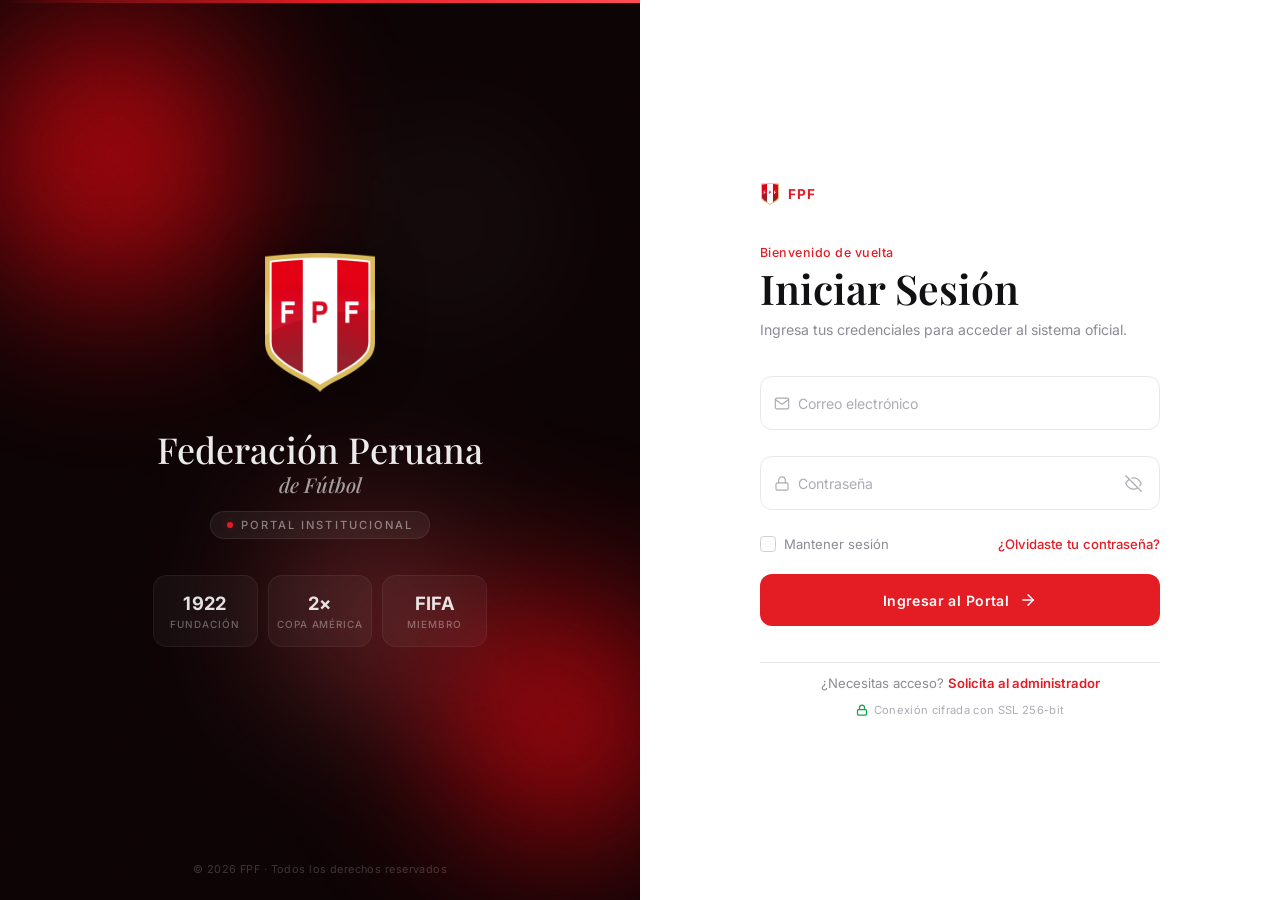
==== login/index.html @ 5f1eef36 "Mi primer commit" ====
<!DOCTYPE html>
<html lang="es">
<head>
  <meta charset="UTF-8" />
  <meta name="viewport" content="width=device-width, initial-scale=1.0" />
  <title>FPF — Portal Institucional</title>
  <meta name="description" content="Acceso seguro al portal oficial de la Federación Peruana de Fútbol" />
  <link rel="preconnect" href="https://fonts.googleapis.com" />
  <link rel="preconnect" href="https://fonts.gstatic.com" crossorigin />
  <link href="https://fonts.googleapis.com/css2?family=Inter:wght@400;500;600;700&family=Playfair+Display:ital,wght@0,500;1,500&display=swap" rel="stylesheet" />
  <link rel="stylesheet" href="style.css" />
</head>
<body>

  <div class="layout">

    <!-- ═══════════════════════════════════════════
         PANEL IZQUIERDO — VISUAL
    ═══════════════════════════════════════════ -->
    <aside class="panel-visual" aria-label="Federación Peruana de Fútbol">
      
      <!-- Mesh gradient background -->
      <div class="mesh" aria-hidden="true">
        <div class="mesh__blob mesh__blob--1"></div>
        <div class="mesh__blob mesh__blob--2"></div>
        <div class="mesh__blob mesh__blob--3"></div>
        <div class="mesh__blob mesh__blob--4"></div>
      </div>
      
      <div class="grain" aria-hidden="true"></div>
      <div class="vis-line" aria-hidden="true"></div>

      <div class="vis-content">
        <!-- Logo -->
        <div class="vis-logo">
          <img id="fpf-logo-img" alt="Logo oficial FPF" class="vis-logo__img" />
          <svg id="fpf-logo-fallback" class="vis-logo__svg" viewBox="0 0 100 112" fill="none" xmlns="http://www.w3.org/2000/svg" style="display:none">
            <!-- fallback logo paths -->
            <path d="M50 3 L95 18 L95 60 C95 86 50 109 50 109 C50 109 5 86 5 60 L5 18 Z" fill="rgba(255,255,255,0.08)" stroke="rgba(255,255,255,0.55)" stroke-width="1.5"/>
            <path d="M5 46 L95 46 L95 64 L5 64 Z" fill="rgba(255,255,255,0.22)"/>
            <text x="50" y="40" text-anchor="middle" font-family="Inter, sans-serif" font-size="14" font-weight="800" fill="rgba(255,255,255,0.9)" letter-spacing="3">FPF</text>
            <circle cx="50" cy="55" r="7" fill="none" stroke="rgba(255,255,255,0.7)" stroke-width="1.2"/>
            <line x1="50" y1="48" x2="50" y2="62" stroke="rgba(255,255,255,0.4)" stroke-width="0.8"/>
            <line x1="43" y1="55" x2="57" y2="55" stroke="rgba(255,255,255,0.4)" stroke-width="0.8"/>
            <polygon points="50,8 51.6,13.8 57.6,13.8 52.8,17.3 54.5,23 50,19.3 45.5,23 47.2,17.3 42.4,13.8 48.4,13.8" fill="#F5C842" opacity="0.9"/>
            <text x="50" y="61" text-anchor="middle" font-family="Inter, sans-serif" font-size="5.5" font-weight="700" fill="rgba(255,255,255,0.6)" letter-spacing="2.5">PERÚ</text>
          </svg>
        </div>

        <div class="vis-text">
          <h2 class="vis-title">
            <span class="vis-title__line vis-title__line--1">Federación Peruana</span>
            <span class="vis-title__line vis-title__line--2">de Fútbol</span>
          </h2>
          <div class="vis-tag">
            <span class="vis-tag__dot"></span>
            Portal Institucional
          </div>
        </div>

        <div class="vis-bento">
          <div class="bento-card">
            <span class="bento-card__val">1922</span>
            <span class="bento-card__label">Fundación</span>
          </div>
          <div class="bento-card">
            <span class="bento-card__val">2×</span>
            <span class="bento-card__label">Copa América</span>
          </div>
          <div class="bento-card">
            <span class="bento-card__val">FIFA</span>
            <span class="bento-card__label">Miembro</span>
          </div>
        </div>
      </div>

      <footer class="vis-footer">
        © 2026 FPF · Todos los derechos reservados
      </footer>
    </aside>

    <!-- ═══════════════════════════════════════════
         PANEL DERECHO — FORMULARIO
    ═══════════════════════════════════════════ -->
    <main class="panel-auth">
      <div class="auth-container">
        
        <div class="auth-topbar">
          <div class="auth-topbar__brand">
            <img id="fpf-logo-topbar" alt="FPF" class="auth-topbar__icon" />
            <span class="auth-topbar__name">FPF</span>
          </div>
        </div>

        <header class="auth-header">
          <span class="auth-greeting">Bienvenido de vuelta</span>
          <h1 class="auth-title">Iniciar Sesión</h1>
          <p class="auth-desc">Ingresa tus credenciales para acceder al sistema oficial.</p>
        </header>

        <form id="login-form" class="auth-form" novalidate autocomplete="off">
          
          <div class="field">
            <div class="field__box">
              <input id="email" class="field__input" type="email" placeholder=" " autocomplete="email" required />
              <label class="field__label" for="email">
                <svg class="field__icon" width="16" height="16" viewBox="0 0 24 24" fill="none" stroke="currentColor" stroke-width="1.8" stroke-linecap="round" stroke-linejoin="round"><path d="M4 4h16c1.1 0 2 .9 2 2v12c0 1.1-.9 2-2 2H4c-1.1 0-2-.9-2-2V6c0-1.1.9-2 2-2z"/><polyline points="22,6 12,13 2,6"/></svg>
                Correo electrónico
              </label>
              <div class="field__border"></div>
            </div>
            <p class="field__msg" id="email-msg" role="alert"></p>
          </div>

          <div class="field">
            <div class="field__box">
              <input id="password" class="field__input" type="password" placeholder=" " autocomplete="current-password" required />
              <label class="field__label" for="password">
                <svg class="field__icon" width="16" height="16" viewBox="0 0 24 24" fill="none" stroke="currentColor" stroke-width="1.8" stroke-linecap="round" stroke-linejoin="round"><rect x="3" y="11" width="18" height="11" rx="2" ry="2"/><path d="M7 11V7a5 5 0 0 1 10 0v4"/></svg>
                Contraseña
              </label>
              <button type="button" class="field__eye" id="toggle-pass" aria-label="Mostrar contraseña">
                <svg id="eye-off" width="17" height="17" viewBox="0 0 24 24" fill="none" stroke="currentColor" stroke-width="1.8" stroke-linecap="round" stroke-linejoin="round"><path d="M17.94 17.94A10.07 10.07 0 0 1 12 20c-7 0-11-8-11-8a18.45 18.45 0 0 1 5.06-5.94"/><path d="M9.9 4.24A9.12 9.12 0 0 1 12 4c7 0 11 8 11 8a18.5 18.5 0 0 1-2.16 3.19"/><line x1="1" y1="1" x2="23" y2="23"/></svg>
                <svg id="eye-on" width="17" height="17" viewBox="0 0 24 24" fill="none" stroke="currentColor" stroke-width="1.8" stroke-linecap="round" stroke-linejoin="round" style="display:none"><path d="M1 12s4-8 11-8 11 8 11 8-4 8-11 8-11-8-11-8z"/><circle cx="12" cy="12" r="3"/></svg>
              </button>
              <div class="field__border"></div>
            </div>
            <p class="field__msg" id="pass-msg" role="alert"></p>
          </div>

          <div class="auth-extras">
            <label class="check" for="remember">
              <input type="checkbox" id="remember" class="check__input"/>
              <span class="check__box" aria-hidden="true"></span>
              <span class="check__text">Mantener sesión</span>
            </label>
            <a href="#" class="auth-link">¿Olvidaste tu contraseña?</a>
          </div>

          <button type="submit" class="btn-primary" id="btn-submit">
            <span class="btn-primary__text">Ingresar al Portal</span>
            <span class="btn-primary__loader" aria-hidden="true"></span>
            <span class="btn-primary__arrow" aria-hidden="true">
              <svg width="18" height="18" viewBox="0 0 24 24" fill="none" stroke="currentColor" stroke-width="2" stroke-linecap="round" stroke-linejoin="round"><line x1="5" y1="12" x2="19" y2="12"/><polyline points="12 5 19 12 12 19"/></svg>
            </span>
          </button>

        </form>

        <footer class="auth-footer">
          <p>¿Necesitas acceso? <a href="#" class="auth-link--strong">Solicita al administrador</a></p>
          <div class="auth-secure" aria-label="Conexión segura">
            <svg width="12" height="12" viewBox="0 0 24 24" fill="none" stroke="currentColor" stroke-width="2.5" stroke-linecap="round" stroke-linejoin="round" aria-hidden="true"><rect x="3" y="11" width="18" height="11" rx="2" ry="2"/><path d="M7 11V7a5 5 0 0 1 10 0v4"/></svg>
            <span>Conexión cifrada con SSL 256-bit</span>
          </div>
        </footer>

      </div>
    </main>
  </div>

  <div id="toast" class="toast" role="alert" aria-live="polite"></div>

  <script src="app.js"></script>
</body>
</html>
---- login/style.css ----
/* ═══════════════════════════════════════════════════════
   TOKENS DE DISEÑO — FPF 2027
═══════════════════════════════════════════════════════ */
*, *::before, *::after {
  margin: 0; padding: 0; box-sizing: border-box;
}

:root {
  /* Rojo oficial FPF */
  --fpf:         #E41D25;
  --fpf-dark:    #B81820;
  --fpf-deeper:  #8B1015;
  --fpf-light:   #FF4D55;
  --fpf-glow:    rgba(228, 29, 37, 0.35);
  --fpf-subtle:  rgba(228, 29, 37, 0.08);

  /* Neutros */
  --bg:          #FAFAFA;
  --surface:     #FFFFFF;
  --border:      #E8E8EC;
  --border-hov:  #D0D0D6;
  --txt:         #111114;
  --txt-2:       #555560;
  --txt-3:       #8B8B96;
  --txt-4:       #ACACB4;

  /* Tipografía */
  --sans:        'Inter', system-ui, -apple-system, sans-serif;
  --display:     'Playfair Display', Georgia, serif;

  /* Movimiento */
  --ease:        cubic-bezier(.22, 1, .36, 1);
  --spring:      cubic-bezier(.34, 1.56, .64, 1);
  --speed:       0.25s;
  --speed-slow:  0.5s;
}

/* ═══════════════════════════════════════════════════════
   BASE
═══════════════════════════════════════════════════════ */
html {
  height: 100%;
  font-family: var(--sans);
  -webkit-font-smoothing: antialiased;
}

body {
  min-height: 100%;
  background: var(--bg);
  color: var(--txt);
}

/* ═══════════════════════════════════════════════════════
   LAYOUT SPLIT
═══════════════════════════════════════════════════════ */
.layout {
  display: grid;
  grid-template-columns: 50% 1fr;
  min-height: 100vh;
}

/* ═══════════════════════════════════════════════════════
   PANEL VISUAL — MESH GRADIENT + BLOBS
═══════════════════════════════════════════════════════ */
.panel-visual {
  position: relative;
  overflow: hidden;
  display: flex;
  flex-direction: column;
  justify-content: center;
  align-items: center;
  padding: 56px 48px;
  background: #0C0304;
}

/* Mesh gradient: blobs orgánicos que se mueven */
.mesh {
  position: absolute;
  inset: 0;
  filter: blur(70px) saturate(1.5);
  opacity: 0.85;
}

.mesh__blob {
  position: absolute;
  border-radius: 50%;
}

.mesh__blob--1 {
  width: 55%; height: 55%;
  top: -10%; left: -10%;
  background: radial-gradient(circle, var(--fpf) 0%, transparent 70%);
  animation: drift1 12s ease-in-out infinite alternate;
}
.mesh__blob--2 {
  width: 45%; height: 50%;
  bottom: -5%; right: -10%;
  background: radial-gradient(circle, var(--fpf-dark) 0%, transparent 70%);
  animation: drift2 14s ease-in-out infinite alternate;
}
.mesh__blob--3 {
  width: 35%; height: 35%;
  top: 50%; left: 40%;
  background: radial-gradient(circle, #FF6B7099 0%, transparent 70%);
  animation: drift3 10s ease-in-out infinite alternate;
}
.mesh__blob--4 {
  width: 30%; height: 30%;
  top: 10%; right: 15%;
  background: radial-gradient(circle, #FFF0F022 0%, transparent 60%);
  animation: drift1 16s ease-in-out infinite alternate-reverse;
}

@keyframes drift1 {
  0%   { transform: translate(0, 0) scale(1); }
  100% { transform: translate(40px, 30px) scale(1.15); }
}
@keyframes drift2 {
  0%   { transform: translate(0, 0) scale(1); }
  100% { transform: translate(-30px, -40px) scale(1.1); }
}
@keyframes drift3 {
  0%   { transform: translate(0, 0) scale(1); }
  100% { transform: translate(25px, -20px) scale(1.2); }
}

/* Textura grain (ruido) para profundidad */
.grain {
  position: absolute;
  inset: 0;
  opacity: 0.4;
  pointer-events: none;
  background-image: url("data:image/svg+xml,%3Csvg viewBox='0 0 256 256' xmlns='http://www.w3.org/2000/svg'%3E%3Cfilter id='n'%3E%3CfeTurbulence type='fractalNoise' baseFrequency='0.85' numOctaves='4' stitchTiles='stitch'/%3E%3C/filter%3E%3Crect width='100%25' height='100%25' filter='url(%23n)' opacity='0.5'/%3E%3C/svg%3E");
  background-repeat: repeat;
  background-size: 128px 128px;
  mix-blend-mode: overlay;
}

/* Línea decorativa superior */
.vis-line {
  position: absolute;
  top: 0; left: 0; right: 0;
  height: 3px;
  background: linear-gradient(90deg, transparent, var(--fpf), var(--fpf-light), var(--fpf), transparent);
  background-size: 200% 100%;
  animation: lineSlide 4s ease-in-out infinite;
}

@keyframes lineSlide {
  0%, 100% { background-position: -200% 0; }
  50%       { background-position: 200% 0; }
}

/* Contenido del panel visual */
.vis-content {
  position: relative;
  z-index: 2;
  display: flex;
  flex-direction: column;
  align-items: center;
  text-align: center;
  gap: 36px;
  max-width: 380px;
}

/* ─── Logo ─── */
.vis-logo {
  width: 110px;
  height: auto;
  animation: logoEnter 1s var(--ease) both;
}

.vis-logo__img {
  width: 100%;
  height: auto;
  object-fit: contain;
  filter: drop-shadow(0 4px 24px rgba(0,0,0,0.4));
}

.vis-logo__svg {
  width: 100%;
  height: auto;
}

@keyframes logoEnter {
  from { opacity: 0; transform: scale(0.85) translateY(16px); }
  to   { opacity: 1; transform: scale(1) translateY(0); }
}

/* ─── Título con líneas staggered ─── */
.vis-text {
  display: flex;
  flex-direction: column;
  align-items: center;
  gap: 14px;
}

.vis-title {
  display: flex;
  flex-direction: column;
  gap: 2px;
}

.vis-title__line {
  display: block;
  font-family: var(--display);
  font-weight: 500;
  color: rgba(255,255,255,0.92);
  line-height: 1.2;
  font-size: clamp(1.6rem, 2.8vw, 2.3rem);
  animation: textReveal 0.7s var(--ease) both;
}

.vis-title__line--1 { animation-delay: 0.15s; }
.vis-title__line--2 { animation-delay: 0.25s; font-style: italic; color: rgba(255,255,255,0.6); font-size: clamp(1rem, 1.6vw, 1.3rem); }
.vis-title__line--3 { animation-delay: 0.35s; }

@keyframes textReveal {
  from { opacity: 0; transform: translateY(16px); filter: blur(4px); }
  to   { opacity: 1; transform: translateY(0); filter: blur(0); }
}

/* Tag "Portal Institucional" */
.vis-tag {
  display: inline-flex;
  align-items: center;
  gap: 8px;
  padding: 6px 16px;
  background: rgba(255,255,255,0.06);
  border: 1px solid rgba(255,255,255,0.08);
  border-radius: 100px;
  font-size: 0.7rem;
  font-weight: 500;
  letter-spacing: 0.18em;
  text-transform: uppercase;
  color: rgba(255,255,255,0.45);
  animation: textReveal 0.7s 0.45s var(--ease) both;
}

.vis-tag__dot {
  width: 6px; height: 6px;
  border-radius: 50%;
  background: var(--fpf);
  box-shadow: 0 0 8px var(--fpf-glow);
  animation: pulse 2.5s ease-in-out infinite;
}

@keyframes pulse {
  0%, 100% { opacity: 1; transform: scale(1); }
  50%       { opacity: 0.5; transform: scale(0.8); }
}

/* ─── Bento Stats ─── */
.vis-bento {
  display: grid;
  grid-template-columns: repeat(3, 1fr);
  gap: 10px;
  width: 100%;
  animation: textReveal 0.7s 0.55s var(--ease) both;
}

.bento-card {
  display: flex;
  flex-direction: column;
  align-items: center;
  gap: 4px;
  padding: 16px 8px;
  background: rgba(255,255,255,0.04);
  border: 1px solid rgba(255,255,255,0.06);
  border-radius: 14px;
  transition: background var(--speed), border-color var(--speed);
}

.bento-card:hover {
  background: rgba(255,255,255,0.08);
  border-color: rgba(255,255,255,0.12);
}

.bento-card__val {
  font-size: 1.15rem;
  font-weight: 700;
  color: rgba(255,255,255,0.88);
  letter-spacing: 0.02em;
}

.bento-card__label {
  font-size: 0.62rem;
  font-weight: 500;
  letter-spacing: 0.1em;
  text-transform: uppercase;
  color: rgba(255,255,255,0.35);
}

/* Pie del panel */
.vis-footer {
  position: absolute;
  bottom: 24px;
  font-size: 0.68rem;
  color: rgba(255,255,255,0.2);
  letter-spacing: 0.04em;
  z-index: 2;
}

/* ═══════════════════════════════════════════════════════
   PANEL FORMULARIO
═══════════════════════════════════════════════════════ */
.panel-auth {
  display: flex;
  align-items: center;
  justify-content: center;
  padding: 48px 44px;
  background: var(--surface);
}

.auth-container {
  width: 100%;
  max-width: 400px;
  display: flex;
  flex-direction: column;
  gap: 36px;
}

/* ─── Topbar ─── */
.auth-topbar {
  animation: fadeUp 0.5s 0.1s var(--ease) both;
}

.auth-topbar__brand {
  display: inline-flex;
  align-items: center;
  gap: 8px;
}

.auth-topbar__icon {
  width: 20px; height: 22px;
  object-fit: contain;
}

.auth-topbar__name {
  font-size: 0.85rem;
  font-weight: 700;
  color: var(--fpf);
  letter-spacing: 0.08em;
}

/* ─── Header ─── */
.auth-header {
  display: flex;
  flex-direction: column;
  gap: 6px;
  animation: fadeUp 0.5s 0.18s var(--ease) both;
}

.auth-greeting {
  font-size: 0.78rem;
  font-weight: 500;
  color: var(--fpf);
  letter-spacing: 0.04em;
}

.auth-title {
  font-family: var(--display);
  font-size: clamp(2rem, 3.2vw, 2.6rem);
  font-weight: 600;
  color: var(--txt);
  line-height: 1.1;
}

.auth-desc {
  font-size: 0.88rem;
  color: var(--txt-3);
  line-height: 1.5;
  margin-top: 2px;
}

/* ─── Formulario ─── */
.auth-form {
  display: flex;
  flex-direction: column;
  gap: 22px;
}

/* ═══════════════════════════════════════════════════════
   CAMPO — FLOATING LABEL + ANIMATED GRADIENT BORDER
═══════════════════════════════════════════════════════ */
.field {
  display: flex;
  flex-direction: column;
  gap: 4px;
}

.field:nth-child(1) { animation: fadeUp 0.5s 0.26s var(--ease) both; }
.field:nth-child(2) { animation: fadeUp 0.5s 0.32s var(--ease) both; }

.field__box {
  position: relative;
  display: flex;
  align-items: center;
  border-radius: 12px;
  background: var(--surface);
}

/* Borde con gradiente animado (invisible por defecto) */
.field__border {
  position: absolute;
  inset: -1.5px;
  border-radius: 13px;
  padding: 1.5px;
  background: linear-gradient(135deg, var(--fpf), var(--fpf-light), var(--fpf), var(--fpf-dark));
  background-size: 300% 300%;
  -webkit-mask: linear-gradient(#fff 0 0) content-box, linear-gradient(#fff 0 0);
  mask: linear-gradient(#fff 0 0) content-box, linear-gradient(#fff 0 0);
  -webkit-mask-composite: xor;
  mask-composite: exclude;
  opacity: 0;
  transition: opacity 0.3s var(--ease);
  pointer-events: none;
  z-index: 0;
}

.field__box:focus-within .field__border {
  opacity: 1;
  animation: borderGlow 3s ease-in-out infinite;
}

@keyframes borderGlow {
  0%, 100% { background-position: 0% 50%; }
  50%       { background-position: 100% 50%; }
}

/* Input */
.field__input {
  width: 100%;
  height: 54px;
  padding: 20px 44px 6px 44px;
  font-family: var(--sans);
  font-size: 0.92rem;
  font-weight: 400;
  color: var(--txt);
  background: transparent;
  border: 1.5px solid var(--border);
  border-radius: 12px;
  outline: none;
  position: relative;
  z-index: 1;
  transition:
    border-color var(--speed) var(--ease),
    background var(--speed) var(--ease),
    box-shadow var(--speed) var(--ease);
  caret-color: var(--fpf);
}

.field__input:hover:not(:focus) {
  border-color: var(--border-hov);
}

.field__input:focus {
  border-color: transparent;
  background: var(--fpf-subtle);
  box-shadow: none;
}

/* Floating label */
.field__label {
  position: absolute;
  top: 50%;
  left: 14px;
  transform: translateY(-50%);
  display: flex;
  align-items: center;
  gap: 8px;
  font-size: 0.88rem;
  font-weight: 400;
  color: var(--txt-4);
  pointer-events: none;
  transition:
    top 0.2s var(--spring),
    transform 0.2s var(--spring),
    font-size 0.2s var(--spring),
    color 0.2s var(--ease);
  z-index: 2;
}

.field__icon {
  flex-shrink: 0;
  transition: color 0.2s var(--ease);
}

/* Label floats up when focused OR when there's content */
.field__input:focus + .field__label,
.field__input:not(:placeholder-shown) + .field__label {
  top: 14px;
  transform: translateY(0);
  font-size: 0.68rem;
  font-weight: 600;
  letter-spacing: 0.04em;
}

.field__input:focus + .field__label {
  color: var(--fpf);
}

.field__input:focus + .field__label .field__icon {
  color: var(--fpf);
}

/* Validación */
.field__input.is-valid {
  border-color: #16a34a;
  background: #f0fdf4;
}

.field__input.is-valid + .field__label {
  color: #16a34a;
}

.field__input.is-invalid {
  border-color: var(--fpf);
  background: rgba(228, 29, 37, 0.04);
  animation: shake 0.4s var(--ease);
}

.field__input.is-invalid + .field__label {
  color: var(--fpf);
}

/* Cuando está valid/invalid el borde animado se oculta */
.field__input.is-valid ~ .field__border,
.field__input.is-invalid ~ .field__border {
  opacity: 0 !important;
}

@keyframes shake {
  0%, 100% { transform: translateX(0); }
  20%       { transform: translateX(-5px); }
  40%       { transform: translateX(5px); }
  60%       { transform: translateX(-3px); }
  80%       { transform: translateX(3px); }
}

/* Eye toggle */
.field__eye {
  position: absolute;
  right: 12px;
  z-index: 2;
  background: none;
  border: none;
  cursor: pointer;
  color: var(--txt-4);
  display: flex;
  align-items: center;
  padding: 6px;
  border-radius: 8px;
  transition: color var(--speed), background var(--speed);
}

.field__eye:hover {
  color: var(--fpf);
  background: var(--fpf-subtle);
}

/* Error message */
.field__msg {
  font-size: 0.72rem;
  font-weight: 500;
  color: var(--fpf);
  min-height: 0;
  max-height: 0;
  overflow: hidden;
  padding-left: 4px;
  opacity: 0;
  transition: max-height 0.3s var(--ease), opacity 0.3s, padding 0.3s;
}

.field__msg.visible {
  max-height: 24px;
  opacity: 1;
  padding-top: 2px;
}

/* ─── Extras ─── */
.auth-extras {
  display: flex;
  align-items: center;
  justify-content: space-between;
  animation: fadeUp 0.5s 0.38s var(--ease) both;
}

/* Custom checkbox */
.check {
  display: inline-flex;
  align-items: center;
  gap: 8px;
  cursor: pointer;
}

.check__input { display: none; }

.check__box {
  width: 16px; height: 16px;
  border: 1.5px solid var(--border-hov);
  border-radius: 4px;
  background: var(--surface);
  position: relative;
  transition: all 0.2s var(--spring);
  flex-shrink: 0;
}

.check__input:checked + .check__box {
  background: var(--fpf);
  border-color: var(--fpf);
  transform: scale(1.1);
}

.check__input:checked + .check__box::after {
  content: '';
  position: absolute;
  top: 2px; left: 4.5px;
  width: 4px; height: 7px;
  border: 1.5px solid white;
  border-top: none; border-left: none;
  transform: rotate(45deg);
}

.check__text {
  font-size: 0.82rem;
  color: var(--txt-3);
  user-select: none;
}

.auth-link {
  font-size: 0.82rem;
  font-weight: 500;
  color: var(--fpf);
  text-decoration: none;
  position: relative;
  transition: color var(--speed);
}

.auth-link::after {
  content: '';
  position: absolute;
  bottom: -2px;
  left: 0; right: 0;
  height: 1px;
  background: var(--fpf);
  transform: scaleX(0);
  transform-origin: right;
  transition: transform 0.3s var(--ease);
}

.auth-link:hover::after {
  transform: scaleX(1);
  transform-origin: left;
}

/* ─── Botón ─── */
.btn-primary {
  position: relative;
  width: 100%;
  height: 52px;
  display: flex;
  align-items: center;
  justify-content: center;
  gap: 10px;
  font-family: var(--sans);
  font-size: 0.88rem;
  font-weight: 600;
  letter-spacing: 0.03em;
  color: white;
  background: var(--fpf);
  border: none;
  border-radius: 12px;
  cursor: pointer;
  overflow: hidden;
  transition:
    background var(--speed) var(--ease),
    transform 0.15s var(--ease),
    box-shadow var(--speed) var(--ease);
  animation: fadeUp 0.5s 0.44s var(--ease) both;
}

/* Shimmer overlay on hover */
.btn-primary::before {
  content: '';
  position: absolute;
  top: 0; left: -100%;
  width: 100%; height: 100%;
  background: linear-gradient(
    90deg,
    transparent,
    rgba(255,255,255,0.15),
    transparent
  );
  transition: left 0.5s var(--ease);
}

.btn-primary:hover {
  background: var(--fpf-dark);
  transform: translateY(-1px);
  box-shadow: 0 6px 24px var(--fpf-glow);
}

.btn-primary:hover::before {
  left: 100%;
}

.btn-primary:active {
  transform: translateY(0);
  box-shadow: none;
}

.btn-primary__arrow {
  display: flex;
  transition: transform 0.25s var(--spring);
}

.btn-primary:hover .btn-primary__arrow {
  transform: translateX(4px);
}

/* Loader */
.btn-primary__loader {
  display: none;
  width: 18px; height: 18px;
  border: 2px solid rgba(255,255,255,0.3);
  border-top-color: white;
  border-radius: 50%;
  animation: spin 0.65s linear infinite;
}

@keyframes spin { to { transform: rotate(360deg); } }

.btn-primary.loading .btn-primary__text,
.btn-primary.loading .btn-primary__arrow { display: none; }
.btn-primary.loading .btn-primary__loader { display: block; }
.btn-primary.loading { pointer-events: none; opacity: 0.85; }

/* ─── Footer ─── */
.auth-footer {
  display: flex;
  flex-direction: column;
  align-items: center;
  gap: 12px;
  padding-top: 12px;
  border-top: 1px solid var(--border);
  animation: fadeUp 0.5s 0.52s var(--ease) both;
}

.auth-footer p {
  font-size: 0.82rem;
  color: var(--txt-3);
}

.auth-link--strong {
  color: var(--fpf);
  font-weight: 600;
  text-decoration: none;
  transition: color var(--speed);
}

.auth-link--strong:hover {
  color: var(--fpf-dark);
  text-decoration: underline;
}

.auth-secure {
  display: inline-flex;
  align-items: center;
  gap: 6px;
  font-size: 0.7rem;
  color: var(--txt-4);
  letter-spacing: 0.03em;
}

.auth-secure svg {
  color: #16a34a;
}

/* ═══════════════════════════════════════════════════════
   ANIMACIÓN BASE
═══════════════════════════════════════════════════════ */
@keyframes fadeUp {
  from { opacity: 0; transform: translateY(14px); }
  to   { opacity: 1; transform: translateY(0); }
}

/* ═══════════════════════════════════════════════════════
   TOAST
═══════════════════════════════════════════════════════ */
.toast {
  position: fixed;
  bottom: 28px;
  right: 28px;
  z-index: 9999;
  display: flex;
  align-items: center;
  gap: 10px;
  padding: 14px 20px;
  border-radius: 12px;
  font-family: var(--sans);
  font-size: 0.85rem;
  font-weight: 500;
  color: white;
  max-width: 360px;
  opacity: 0;
  transform: translateY(14px) scale(0.96);
  transition: all 0.35s var(--spring);
  pointer-events: none;
  backdrop-filter: blur(12px);
}

.toast.show {
  opacity: 1;
  transform: translateY(0) scale(1);
  pointer-events: auto;
}

.toast--success {
  background: rgba(22, 101, 52, 0.92);
  border: 1px solid rgba(34, 197, 94, 0.2);
  box-shadow: 0 8px 24px rgba(0,0,0,0.15);
}

.toast--error {
  background: rgba(154, 18, 25, 0.92);
  border: 1px solid rgba(228, 29, 37, 0.3);
  box-shadow: 0 8px 24px rgba(0,0,0,0.15);
}

/* ═══════════════════════════════════════════════════════
   RESPONSIVE
═══════════════════════════════════════════════════════ */
@media (max-width: 900px) {
  .layout {
    grid-template-columns: 1fr;
    grid-template-rows: auto 1fr;
  }

  .panel-visual { padding: 40px 28px; }
  .vis-content  { gap: 24px; }
  .vis-logo     { width: 80px; }
  .vis-title__line { font-size: 1.4rem !important; }
  .vis-title__line--2 { font-size: 0.95rem !important; }
  .vis-bento    { gap: 8px; }
  .vis-footer   { display: none; }

  .panel-auth   { padding: 36px 24px; align-items: flex-start; }
  .auth-container { max-width: 100%; }
}

@media (max-width: 480px) {
  .panel-visual  { padding: 32px 20px; }
  .bento-card    { padding: 12px 6px; }
  .auth-extras   { flex-direction: column; align-items: flex-start; gap: 12px; }
  .auth-title    { font-size: 1.8rem; }
}
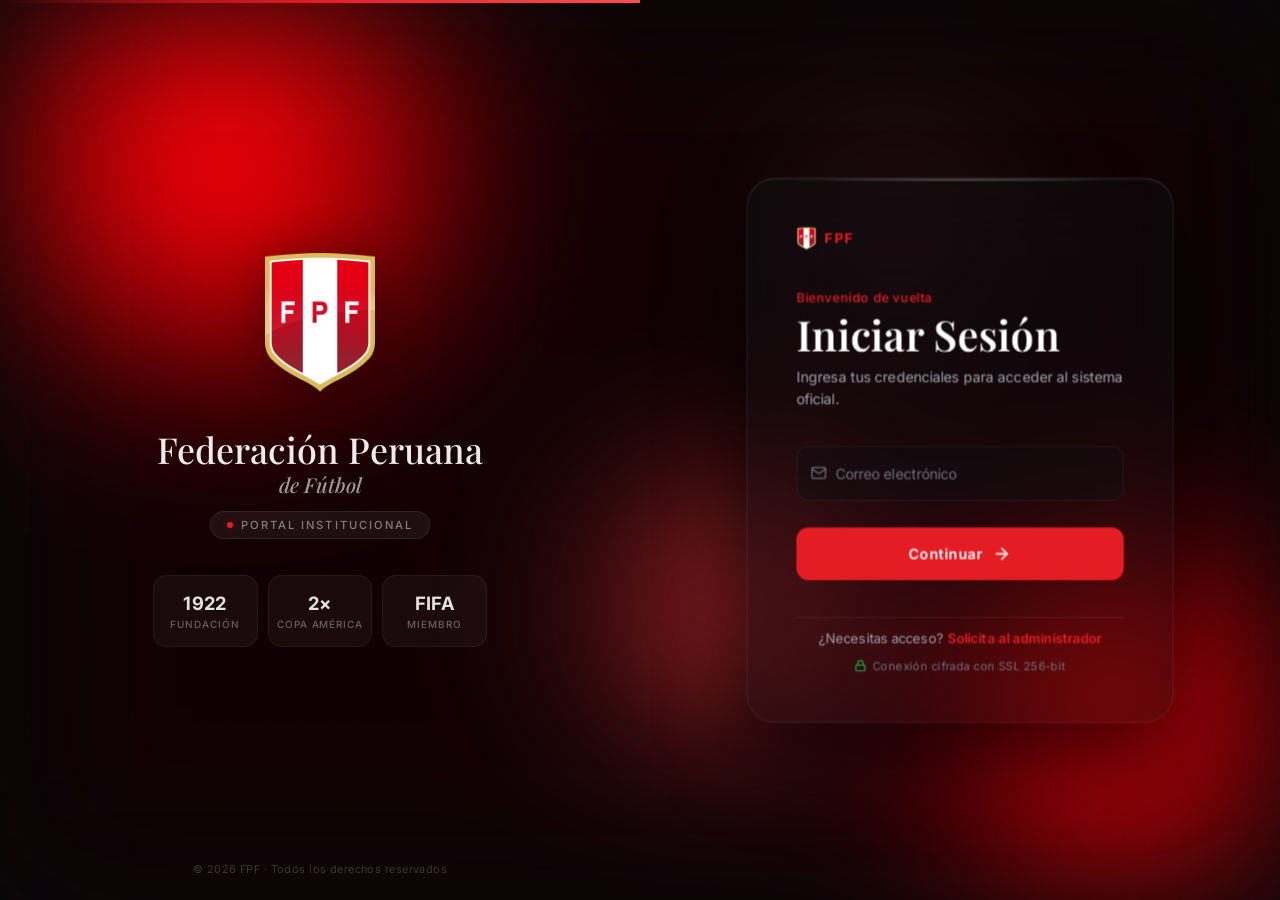
==== commit 2f3f1254: "feat: rediseño Spatial UI y validación en dos pasos (Dynamic Island)" ====
--- a/login/index.html
+++ b/login/index.html
@@ -14,20 +14,20 @@
 
   <div class="layout">
 
+    <!-- Fondo futurista inmersivo -->
+    <div class="mesh" aria-hidden="true">
+      <div class="mesh__blob mesh__blob--1"></div>
+      <div class="mesh__blob mesh__blob--2"></div>
+      <div class="mesh__blob mesh__blob--3"></div>
+      <div class="mesh__blob mesh__blob--4"></div>
+    </div>
+    <div class="grain" aria-hidden="true"></div>
+
     <!-- ═══════════════════════════════════════════
          PANEL IZQUIERDO — VISUAL
     ═══════════════════════════════════════════ -->
     <aside class="panel-visual" aria-label="Federación Peruana de Fútbol">
       
-      <!-- Mesh gradient background -->
-      <div class="mesh" aria-hidden="true">
-        <div class="mesh__blob mesh__blob--1"></div>
-        <div class="mesh__blob mesh__blob--2"></div>
-        <div class="mesh__blob mesh__blob--3"></div>
-        <div class="mesh__blob mesh__blob--4"></div>
-      </div>
-      
-      <div class="grain" aria-hidden="true"></div>
       <div class="vis-line" aria-hidden="true"></div>
 
       <div class="vis-content">
@@ -83,69 +83,93 @@
          PANEL DERECHO — FORMULARIO
     ═══════════════════════════════════════════ -->
     <main class="panel-auth">
-      <div class="auth-container">
-        
-        <div class="auth-topbar">
-          <div class="auth-topbar__brand">
-            <img id="fpf-logo-topbar" alt="FPF" class="auth-topbar__icon" />
-            <span class="auth-topbar__name">FPF</span>
-          </div>
-        </div>
-
-        <header class="auth-header">
-          <span class="auth-greeting">Bienvenido de vuelta</span>
-          <h1 class="auth-title">Iniciar Sesión</h1>
-          <p class="auth-desc">Ingresa tus credenciales para acceder al sistema oficial.</p>
-        </header>
-
-        <form id="login-form" class="auth-form" novalidate autocomplete="off">
+      <div class="auth-3d-wrapper" id="auth-3d">
+        <div class="auth-container">
+          <div class="edge-light"></div>
           
-          <div class="field">
-            <div class="field__box">
-              <input id="email" class="field__input" type="email" placeholder=" " autocomplete="email" required />
-              <label class="field__label" for="email">
-                <svg class="field__icon" width="16" height="16" viewBox="0 0 24 24" fill="none" stroke="currentColor" stroke-width="1.8" stroke-linecap="round" stroke-linejoin="round"><path d="M4 4h16c1.1 0 2 .9 2 2v12c0 1.1-.9 2-2 2H4c-1.1 0-2-.9-2-2V6c0-1.1.9-2 2-2z"/><polyline points="22,6 12,13 2,6"/></svg>
-                Correo electrónico
-              </label>
-              <div class="field__border"></div>
+          <div class="auth-topbar">
+            <div class="auth-topbar__brand">
+              <img id="fpf-logo-topbar" alt="FPF" class="auth-topbar__icon" />
+              <span class="auth-topbar__name">FPF</span>
             </div>
-            <p class="field__msg" id="email-msg" role="alert"></p>
           </div>
 
-          <div class="field">
-            <div class="field__box">
-              <input id="password" class="field__input" type="password" placeholder=" " autocomplete="current-password" required />
-              <label class="field__label" for="password">
-                <svg class="field__icon" width="16" height="16" viewBox="0 0 24 24" fill="none" stroke="currentColor" stroke-width="1.8" stroke-linecap="round" stroke-linejoin="round"><rect x="3" y="11" width="18" height="11" rx="2" ry="2"/><path d="M7 11V7a5 5 0 0 1 10 0v4"/></svg>
-                Contraseña
-              </label>
-              <button type="button" class="field__eye" id="toggle-pass" aria-label="Mostrar contraseña">
-                <svg id="eye-off" width="17" height="17" viewBox="0 0 24 24" fill="none" stroke="currentColor" stroke-width="1.8" stroke-linecap="round" stroke-linejoin="round"><path d="M17.94 17.94A10.07 10.07 0 0 1 12 20c-7 0-11-8-11-8a18.45 18.45 0 0 1 5.06-5.94"/><path d="M9.9 4.24A9.12 9.12 0 0 1 12 4c7 0 11 8 11 8a18.5 18.5 0 0 1-2.16 3.19"/><line x1="1" y1="1" x2="23" y2="23"/></svg>
-                <svg id="eye-on" width="17" height="17" viewBox="0 0 24 24" fill="none" stroke="currentColor" stroke-width="1.8" stroke-linecap="round" stroke-linejoin="round" style="display:none"><path d="M1 12s4-8 11-8 11 8 11 8-4 8-11 8-11-8-11-8z"/><circle cx="12" cy="12" r="3"/></svg>
+          <header class="auth-header">
+            <span class="auth-greeting">Bienvenido de vuelta</span>
+            <h1 class="auth-title">Iniciar Sesión</h1>
+            <p class="auth-desc">Ingresa tus credenciales para acceder al sistema oficial.</p>
+          </header>
+
+          <form id="login-form" class="auth-form" novalidate autocomplete="off">
+            
+            <!-- PASO 1: CORREO -->
+            <div id="step-email" class="form-step active">
+              <div class="field">
+                <div class="field__box">
+                  <input id="email" class="field__input" type="email" placeholder=" " autocomplete="email" required />
+                  <label class="field__label" for="email">
+                    <svg class="field__icon" width="16" height="16" viewBox="0 0 24 24" fill="none" stroke="currentColor" stroke-width="1.8" stroke-linecap="round" stroke-linejoin="round"><path d="M4 4h16c1.1 0 2 .9 2 2v12c0 1.1-.9 2-2 2H4c-1.1 0-2-.9-2-2V6c0-1.1.9-2 2-2z"/><polyline points="22,6 12,13 2,6"/></svg>
+                    Correo electrónico
+                  </label>
+                  <div class="field__border"></div>
+                </div>
+                <p class="field__msg" id="email-msg" role="alert"></p>
+              </div>
+
+              <button type="button" class="btn-primary" id="btn-next">
+                <span class="btn-primary__text">Continuar</span>
+                <span class="btn-primary__arrow" aria-hidden="true">
+                  <svg width="18" height="18" viewBox="0 0 24 24" fill="none" stroke="currentColor" stroke-width="2" stroke-linecap="round" stroke-linejoin="round"><line x1="5" y1="12" x2="19" y2="12"/><polyline points="12 5 19 12 12 19"/></svg>
+                </span>
               </button>
-              <div class="field__border"></div>
             </div>
-            <p class="field__msg" id="pass-msg" role="alert"></p>
-          </div>
 
-          <div class="auth-extras">
-            <label class="check" for="remember">
-              <input type="checkbox" id="remember" class="check__input"/>
-              <span class="check__box" aria-hidden="true"></span>
-              <span class="check__text">Mantener sesión</span>
-            </label>
-            <a href="#" class="auth-link">¿Olvidaste tu contraseña?</a>
-          </div>
+            <!-- PASO 2: CONTRASEÑA -->
+            <div id="step-password" class="form-step">
+              
+              <div class="user-avatar">
+                <div class="avatar-circle">
+                  <svg width="24" height="24" viewBox="0 0 24 24" fill="none" stroke="currentColor" stroke-width="2" stroke-linecap="round" stroke-linejoin="round"><path d="M20 21v-2a4 4 0 0 0-4-4H8a4 4 0 0 0-4 4v2"/><circle cx="12" cy="7" r="4"/></svg>
+                </div>
+                <div class="avatar-info">
+                  <span id="display-email">usuario@fpf.com.pe</span>
+                  <button type="button" id="btn-back" class="btn-link" aria-label="Cambiar correo">Cambiar correo</button>
+                </div>
+              </div>
 
-          <button type="submit" class="btn-primary" id="btn-submit">
-            <span class="btn-primary__text">Ingresar al Portal</span>
-            <span class="btn-primary__loader" aria-hidden="true"></span>
-            <span class="btn-primary__arrow" aria-hidden="true">
-              <svg width="18" height="18" viewBox="0 0 24 24" fill="none" stroke="currentColor" stroke-width="2" stroke-linecap="round" stroke-linejoin="round"><line x1="5" y1="12" x2="19" y2="12"/><polyline points="12 5 19 12 12 19"/></svg>
-            </span>
-          </button>
+              <div class="field">
+                <div class="field__box">
+                  <input id="password" class="field__input" type="password" placeholder=" " autocomplete="current-password" required />
+                  <label class="field__label" for="password">
+                    <svg class="field__icon" width="16" height="16" viewBox="0 0 24 24" fill="none" stroke="currentColor" stroke-width="1.8" stroke-linecap="round" stroke-linejoin="round"><rect x="3" y="11" width="18" height="11" rx="2" ry="2"/><path d="M7 11V7a5 5 0 0 1 10 0v4"/></svg>
+                    Contraseña
+                  </label>
+                  <button type="button" class="field__eye" id="toggle-pass" aria-label="Mostrar contraseña">
+                    <svg id="eye-off" width="17" height="17" viewBox="0 0 24 24" fill="none" stroke="currentColor" stroke-width="1.8" stroke-linecap="round" stroke-linejoin="round"><path d="M17.94 17.94A10.07 10.07 0 0 1 12 20c-7 0-11-8-11-8a18.45 18.45 0 0 1 5.06-5.94"/><path d="M9.9 4.24A9.12 9.12 0 0 1 12 4c7 0 11 8 11 8a18.5 18.5 0 0 1-2.16 3.19"/><line x1="1" y1="1" x2="23" y2="23"/></svg>
+                    <svg id="eye-on" width="17" height="17" viewBox="0 0 24 24" fill="none" stroke="currentColor" stroke-width="1.8" stroke-linecap="round" stroke-linejoin="round" style="display:none"><path d="M1 12s4-8 11-8 11 8 11 8-4 8-11 8-11-8-11-8z"/><circle cx="12" cy="12" r="3"/></svg>
+                  </button>
+                  <div class="field__border"></div>
+                </div>
+                <p class="field__msg" id="pass-msg" role="alert"></p>
+              </div>
 
-        </form>
+              <div class="auth-extras">
+                <label class="check" for="remember">
+                  <input type="checkbox" id="remember" class="check__input"/>
+                  <span class="check__box" aria-hidden="true"></span>
+                  <span class="check__text">Mantener sesión</span>
+                </label>
+                <a href="#" class="auth-link">¿Olvidaste tu contraseña?</a>
+              </div>
+
+              <button type="submit" class="btn-primary btn-biometric" id="btn-submit">
+                <svg class="bio-icon" width="20" height="20" viewBox="0 0 24 24" fill="none" stroke="currentColor" stroke-width="2" stroke-linecap="round" stroke-linejoin="round"><path d="M2 12C2 17.5 6.5 22 12 22s10-4.5 10-10S17.5 2 12 2 2 6.5 2 12zm8-5v10m4-10v10m-8-5h12"/></svg>
+                <span class="btn-primary__text">Face ID o Contraseña</span>
+                <span class="btn-primary__loader" aria-hidden="true"></span>
+              </button>
+            </div>
+
+          </form>
 
         <footer class="auth-footer">
           <p>¿Necesitas acceso? <a href="#" class="auth-link--strong">Solicita al administrador</a></p>
@@ -154,7 +178,6 @@
             <span>Conexión cifrada con SSL 256-bit</span>
           </div>
         </footer>
-
       </div>
     </main>
   </div>
--- a/login/style.css
+++ b/login/style.css
@@ -15,14 +15,14 @@
   --fpf-subtle:  rgba(228, 29, 37, 0.08);
 
   /* Neutros */
-  --bg:          #FAFAFA;
-  --surface:     #FFFFFF;
-  --border:      #E8E8EC;
-  --border-hov:  #D0D0D6;
-  --txt:         #111114;
-  --txt-2:       #555560;
-  --txt-3:       #8B8B96;
-  --txt-4:       #ACACB4;
+  --bg:          #070709;
+  --surface:     rgba(15, 15, 18, 0.45);
+  --border:      rgba(255, 255, 255, 0.08);
+  --border-hov:  rgba(255, 255, 255, 0.15);
+  --txt:         #FFFFFF;
+  --txt-2:       #D4D4D8;
+  --txt-3:       #A1A1AA;
+  --txt-4:       #71717A;
 
   /* Tipografía */
   --sans:        'Inter', system-ui, -apple-system, sans-serif;
@@ -57,33 +57,37 @@
   display: grid;
   grid-template-columns: 50% 1fr;
   min-height: 100vh;
+  position: relative;
 }
 
 /* ═══════════════════════════════════════════════════════
-   PANEL VISUAL — MESH GRADIENT + BLOBS
+   PANEL VISUAL
 ═══════════════════════════════════════════════════════ */
 .panel-visual {
   position: relative;
+  display: flex;
+  flex-direction: column;
+  justify-content: center;
+  align-items: center;
+  padding: 56px 48px;
+  z-index: 1;
+}
+
+/* Fondo Inmersivo Fullscreen */
+.mesh {
+  position: fixed;
+  inset: 0;
+  filter: blur(80px) saturate(1.8);
+  opacity: 0.9;
   overflow: hidden;
-  display: flex;
-  flex-direction: column;
-  justify-content: center;
-  align-items: center;
-  padding: 56px 48px;
+  z-index: 0;
   background: #0C0304;
-}
-
-/* Mesh gradient: blobs orgánicos que se mueven */
-.mesh {
-  position: absolute;
-  inset: 0;
-  filter: blur(70px) saturate(1.5);
-  opacity: 0.85;
 }
 
 .mesh__blob {
   position: absolute;
   border-radius: 50%;
+  will-change: transform;
 }
 
 .mesh__blob--1 {
@@ -122,6 +126,22 @@
 @keyframes drift3 {
   0%   { transform: translate(0, 0) scale(1); }
   100% { transform: translate(25px, -20px) scale(1.2); }
+}
+
+/* ═══════════════════════════════════════════════════════
+   CURSOR SPOTLIGHT
+═══════════════════════════════════════════════════════ */
+.cursor-spot {
+  position: fixed;
+  top: -175px; left: -175px;
+  width: 350px; height: 350px;
+  border-radius: 50%;
+  background: radial-gradient(circle, rgba(228,29,37,0.12) 0%, transparent 70%);
+  pointer-events: none;
+  z-index: 9999;
+  transform: translate(var(--spot-x, -500px), var(--spot-y, -500px));
+  will-change: transform;
+  mix-blend-mode: screen;
 }
 
 /* Textura grain (ruido) para profundidad */
@@ -302,22 +322,57 @@
 }
 
 /* ═══════════════════════════════════════════════════════
-   PANEL FORMULARIO
+   PANEL FORMULARIO — SPATIAL UI 3D
 ═══════════════════════════════════════════════════════ */
 .panel-auth {
   display: flex;
   align-items: center;
   justify-content: center;
   padding: 48px 44px;
-  background: var(--surface);
+  position: relative;
+  z-index: 1;
+  perspective: 1200px;
+}
+
+.auth-3d-wrapper {
+  width: 100%;
+  max-width: 420px;
+  transform-style: preserve-3d;
+  transform: rotateX(var(--rot-x, 0deg)) rotateY(var(--rot-y, 0deg));
+  transition: transform 0.15s ease-out;
 }
 
 .auth-container {
   width: 100%;
-  max-width: 400px;
+  position: relative;
   display: flex;
   flex-direction: column;
   gap: 36px;
+  background: var(--surface);
+  backdrop-filter: blur(32px) saturate(1.2);
+  -webkit-backdrop-filter: blur(32px) saturate(1.2);
+  padding: 48px;
+  border-radius: 28px;
+  border: 1px solid rgba(255, 255, 255, 0.08);
+  box-shadow: 0 40px 80px rgba(0,0,0,0.6), inset 0 1px 0 rgba(255,255,255,0.1);
+  overflow: hidden;
+  transform: translateZ(20px);
+}
+
+/* Borde de luz reactiva (Edge Lighting) */
+.edge-light {
+  position: absolute;
+  inset: 0;
+  border-radius: 28px;
+  padding: 1.5px;
+  background: radial-gradient(circle 300px at var(--light-x, 50%) var(--light-y, -20%), rgba(255,255,255,0.6), transparent 60%);
+  -webkit-mask: linear-gradient(#fff 0 0) content-box, linear-gradient(#fff 0 0);
+  mask: linear-gradient(#fff 0 0) content-box, linear-gradient(#fff 0 0);
+  -webkit-mask-composite: xor;
+  mask-composite: exclude;
+  pointer-events: none;
+  z-index: 10;
+  opacity: 0.9;
 }
 
 /* ─── Topbar ─── */
@@ -373,12 +428,76 @@
   margin-top: 2px;
 }
 
-/* ─── Formulario ─── */
+/* ─── Formulario Dinámico ─── */
 .auth-form {
+  position: relative;
+  display: flex;
+  flex-direction: column;
+}
+
+.form-step {
   display: flex;
   flex-direction: column;
   gap: 22px;
-}
+  transition: all 0.5s var(--spring);
+}
+
+#step-password {
+  display: none;
+  opacity: 0;
+  transform: translateY(16px);
+}
+
+#step-password.active {
+  opacity: 1;
+  transform: translateY(0);
+}
+
+/* ─── Avatar ─── */
+.user-avatar {
+  display: flex;
+  align-items: center;
+  gap: 16px;
+  padding: 12px 16px;
+  background: rgba(255,255,255,0.03);
+  border-radius: 18px;
+  border: 1px solid rgba(255,255,255,0.05);
+}
+
+.avatar-circle {
+  width: 42px; height: 42px;
+  border-radius: 50%;
+  background: linear-gradient(135deg, var(--fpf), var(--fpf-deeper));
+  display: flex;
+  align-items: center;
+  justify-content: center;
+  color: white;
+  box-shadow: 0 4px 12px var(--fpf-glow);
+  flex-shrink: 0;
+}
+
+.avatar-info {
+  display: flex;
+  flex-direction: column;
+  gap: 2px;
+}
+
+#display-email {
+  font-size: 0.88rem;
+  font-weight: 600;
+  color: var(--txt);
+}
+
+.btn-link {
+  background: none; border: none; padding: 0;
+  font-size: 0.72rem;
+  font-weight: 500;
+  color: var(--fpf);
+  cursor: pointer;
+  text-align: left;
+  transition: color var(--speed);
+}
+.btn-link:hover { color: var(--fpf-light); text-decoration: underline; }
 
 /* ═══════════════════════════════════════════════════════
    CAMPO — FLOATING LABEL + ANIMATED GRADIENT BORDER
@@ -506,17 +625,17 @@
 
 /* Validación */
 .field__input.is-valid {
-  border-color: #16a34a;
-  background: #f0fdf4;
+  border-color: #22c55e;
+  background: rgba(34, 197, 94, 0.08);
 }
 
 .field__input.is-valid + .field__label {
-  color: #16a34a;
+  color: #22c55e;
 }
 
 .field__input.is-invalid {
   border-color: var(--fpf);
-  background: rgba(228, 29, 37, 0.04);
+  background: rgba(228, 29, 37, 0.08);
   animation: shake 0.4s var(--ease);
 }
 
@@ -600,7 +719,7 @@
   width: 16px; height: 16px;
   border: 1.5px solid var(--border-hov);
   border-radius: 4px;
-  background: var(--surface);
+  background: transparent;
   position: relative;
   transition: all 0.2s var(--spring);
   flex-shrink: 0;
@@ -736,6 +855,17 @@
 .btn-primary.loading .btn-primary__loader { display: block; }
 .btn-primary.loading { pointer-events: none; opacity: 0.85; }
 
+.btn-biometric {
+  gap: 12px;
+}
+.bio-icon {
+  opacity: 0.9;
+  transition: transform var(--speed);
+}
+.btn-primary:hover .bio-icon {
+  transform: scale(1.1);
+}
+
 /* ─── Footer ─── */
 .auth-footer {
   display: flex;
@@ -835,23 +965,36 @@
   .layout {
     grid-template-columns: 1fr;
     grid-template-rows: auto 1fr;
+    padding-bottom: 40px; /* Para que el form no toque el fondo al hacer scroll */
   }
 
-  .panel-visual { padding: 40px 28px; }
-  .vis-content  { gap: 24px; }
-  .vis-logo     { width: 80px; }
+  .panel-visual { padding: 40px 24px 20px 24px; }
+  .vis-content  { gap: 20px; }
+  .vis-logo     { width: 70px; }
   .vis-title__line { font-size: 1.4rem !important; }
   .vis-title__line--2 { font-size: 0.95rem !important; }
   .vis-bento    { gap: 8px; }
   .vis-footer   { display: none; }
 
-  .panel-auth   { padding: 36px 24px; align-items: flex-start; }
-  .auth-container { max-width: 100%; }
+  .panel-auth   { padding: 20px 24px; align-items: flex-start; }
+  
+  .auth-container { 
+    max-width: 100%; 
+    padding: 32px 24px;
+    border-radius: 20px;
+    gap: 28px;
+  }
 }
 
 @media (max-width: 480px) {
-  .panel-visual  { padding: 32px 20px; }
-  .bento-card    { padding: 12px 6px; }
-  .auth-extras   { flex-direction: column; align-items: flex-start; gap: 12px; }
-  .auth-title    { font-size: 1.8rem; }
-}
+  .panel-visual  { padding: 32px 16px 16px 16px; }
+  .bento-card    { padding: 10px 4px; }
+  .bento-card__val { font-size: 0.95rem; }
+  .bento-card__label { font-size: 0.55rem; }
+  
+  .panel-auth    { padding: 16px 16px; }
+  .auth-container { padding: 28px 20px; }
+  
+  .auth-extras   { flex-direction: column; align-items: flex-start; gap: 16px; }
+  .auth-title    { font-size: 1.6rem; }
+}
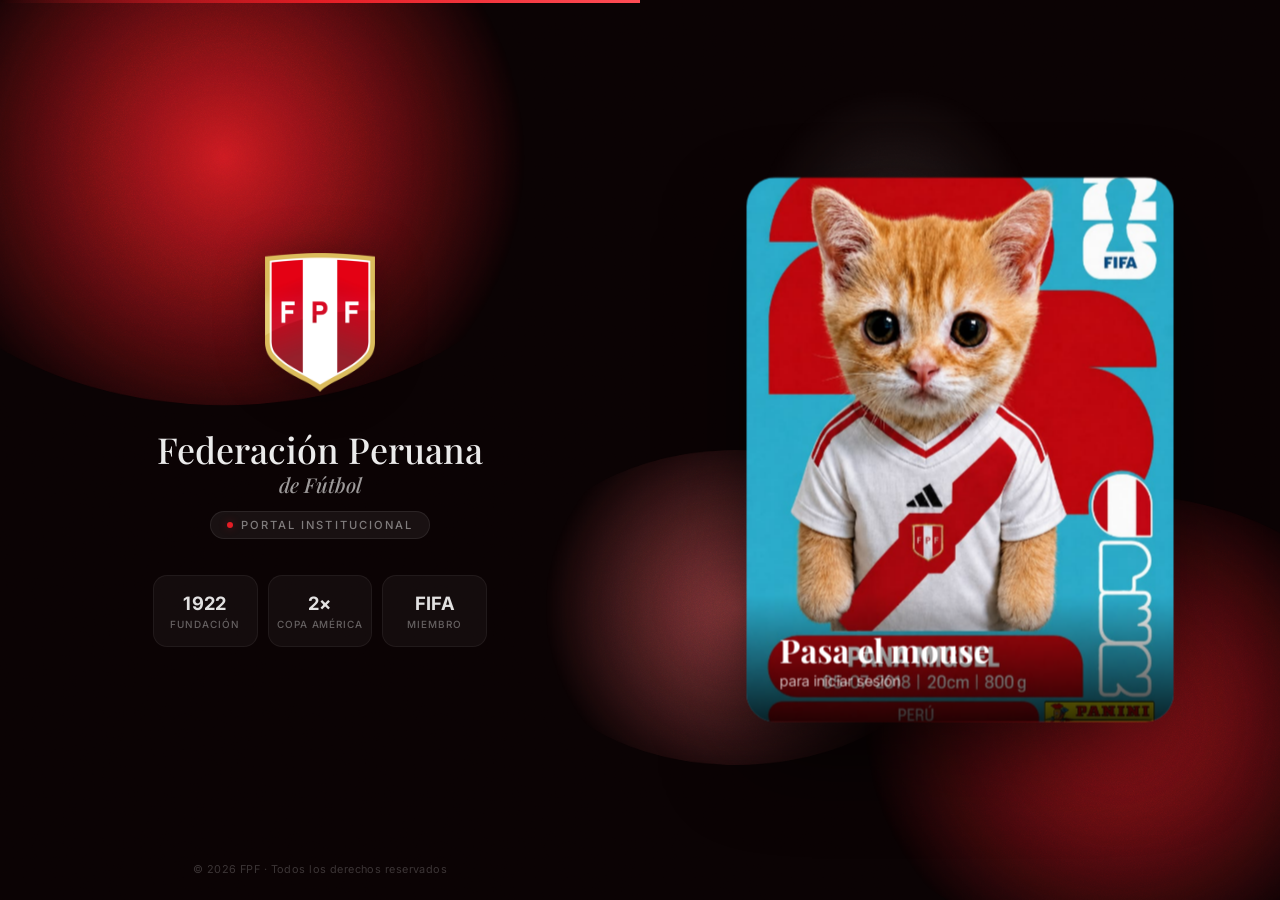
==== commit 5bd8fda6: "fix: refactor 3D rendering performance & pointer-events" ====
--- a/login/index.html
+++ b/login/index.html
@@ -14,7 +14,7 @@
 
   <div class="layout">
 
-    <!-- Fondo futurista inmersivo -->
+    <!-- Fondo inmersivo (Restaurado sin borrosidad a petición del usuario) -->
     <div class="mesh" aria-hidden="true">
       <div class="mesh__blob mesh__blob--1"></div>
       <div class="mesh__blob mesh__blob--2"></div>
@@ -84,8 +84,20 @@
     ═══════════════════════════════════════════ -->
     <main class="panel-auth">
       <div class="auth-3d-wrapper" id="auth-3d">
-        <div class="auth-container">
-          <div class="edge-light"></div>
+        <div class="flip-card-inner" id="flip-inner">
+          
+          <!-- CARA FRONTAL (IMAGEN PANA MIGUEL) -->
+          <div class="flip-card-front" id="flip-front">
+            <img src="imagengiratorialogin.jpg" alt="Portada Login" class="front-image" />
+            <div class="front-content">
+               <h2 style="color:white; font-family: var(--display); font-size: 2rem;">Pasa el mouse</h2>
+               <p style="color: rgba(255,255,255,0.7); font-size: 0.9rem;">para iniciar sesión</p>
+            </div>
+          </div>
+
+          <!-- CARA TRASERA (FORMULARIO ACTUAL) -->
+          <div class="auth-container flip-card-back">
+            <div class="edge-light"></div>
           
           <div class="auth-topbar">
             <div class="auth-topbar__brand">
@@ -177,8 +189,10 @@
             <svg width="12" height="12" viewBox="0 0 24 24" fill="none" stroke="currentColor" stroke-width="2.5" stroke-linecap="round" stroke-linejoin="round" aria-hidden="true"><rect x="3" y="11" width="18" height="11" rx="2" ry="2"/><path d="M7 11V7a5 5 0 0 1 10 0v4"/></svg>
             <span>Conexión cifrada con SSL 256-bit</span>
           </div>
-        </footer>
-      </div>
+            </div>
+          </div> <!-- fin auth-container -->
+        </div> <!-- fin flip-card-inner -->
+      </div> <!-- fin auth-3d-wrapper -->
     </main>
   </div>
 
--- a/login/style.css
+++ b/login/style.css
@@ -73,11 +73,10 @@
   z-index: 1;
 }
 
-/* Fondo Inmersivo Fullscreen */
+/* Fondo Inmersivo Fullscreen (Sin borrosidad) */
 .mesh {
   position: fixed;
   inset: 0;
-  filter: blur(80px) saturate(1.8);
   opacity: 0.9;
   overflow: hidden;
   z-index: 0;
@@ -337,9 +336,64 @@
 .auth-3d-wrapper {
   width: 100%;
   max-width: 420px;
+  perspective: 1200px;
+  will-change: transform;
+}
+
+.flip-card-inner {
+  position: relative;
+  width: 100%;
   transform-style: preserve-3d;
   transform: rotateX(var(--rot-x, 0deg)) rotateY(var(--rot-y, 0deg));
-  transition: transform 0.15s ease-out;
+  transition: transform 0.8s cubic-bezier(0.34, 1.56, 0.64, 1);
+}
+
+.auth-3d-wrapper:hover .flip-card-inner,
+.auth-3d-wrapper:focus-within .flip-card-inner {
+  transform: rotateX(var(--rot-x, 0deg)) rotateY(calc(var(--rot-y, 0deg) + 180deg));
+}
+
+.auth-3d-wrapper:hover .flip-card-front,
+.auth-3d-wrapper:focus-within .flip-card-front {
+  pointer-events: none;
+}
+
+.flip-card-front, .flip-card-back {
+  width: 100%;
+  -webkit-backface-visibility: hidden;
+  backface-visibility: hidden;
+}
+
+.flip-card-front {
+  position: absolute;
+  top: 0; left: 0; right: 0; bottom: 0;
+  border-radius: 28px;
+  overflow: hidden;
+  box-shadow: 0 40px 80px rgba(0,0,0,0.6);
+  display: flex;
+  flex-direction: column;
+  justify-content: flex-end;
+  z-index: 2;
+  transform: translateZ(20px);
+}
+
+.front-image {
+  position: absolute;
+  inset: 0;
+  width: 100%;
+  height: 100%;
+  object-fit: cover;
+  z-index: -1;
+}
+
+.front-content {
+  padding: 32px;
+  background: linear-gradient(to top, rgba(0,0,0,0.8) 0%, transparent 100%);
+  z-index: 1;
+}
+
+.flip-card-back {
+  transform: rotateY(180deg) translateZ(20px);
 }
 
 .auth-container {
@@ -354,9 +408,8 @@
   padding: 48px;
   border-radius: 28px;
   border: 1px solid rgba(255, 255, 255, 0.08);
-  box-shadow: 0 40px 80px rgba(0,0,0,0.6), inset 0 1px 0 rgba(255,255,255,0.1);
+  box-shadow: inset 0 1px 0 rgba(255,255,255,0.1);
   overflow: hidden;
-  transform: translateZ(20px);
 }
 
 /* Borde de luz reactiva (Edge Lighting) */
